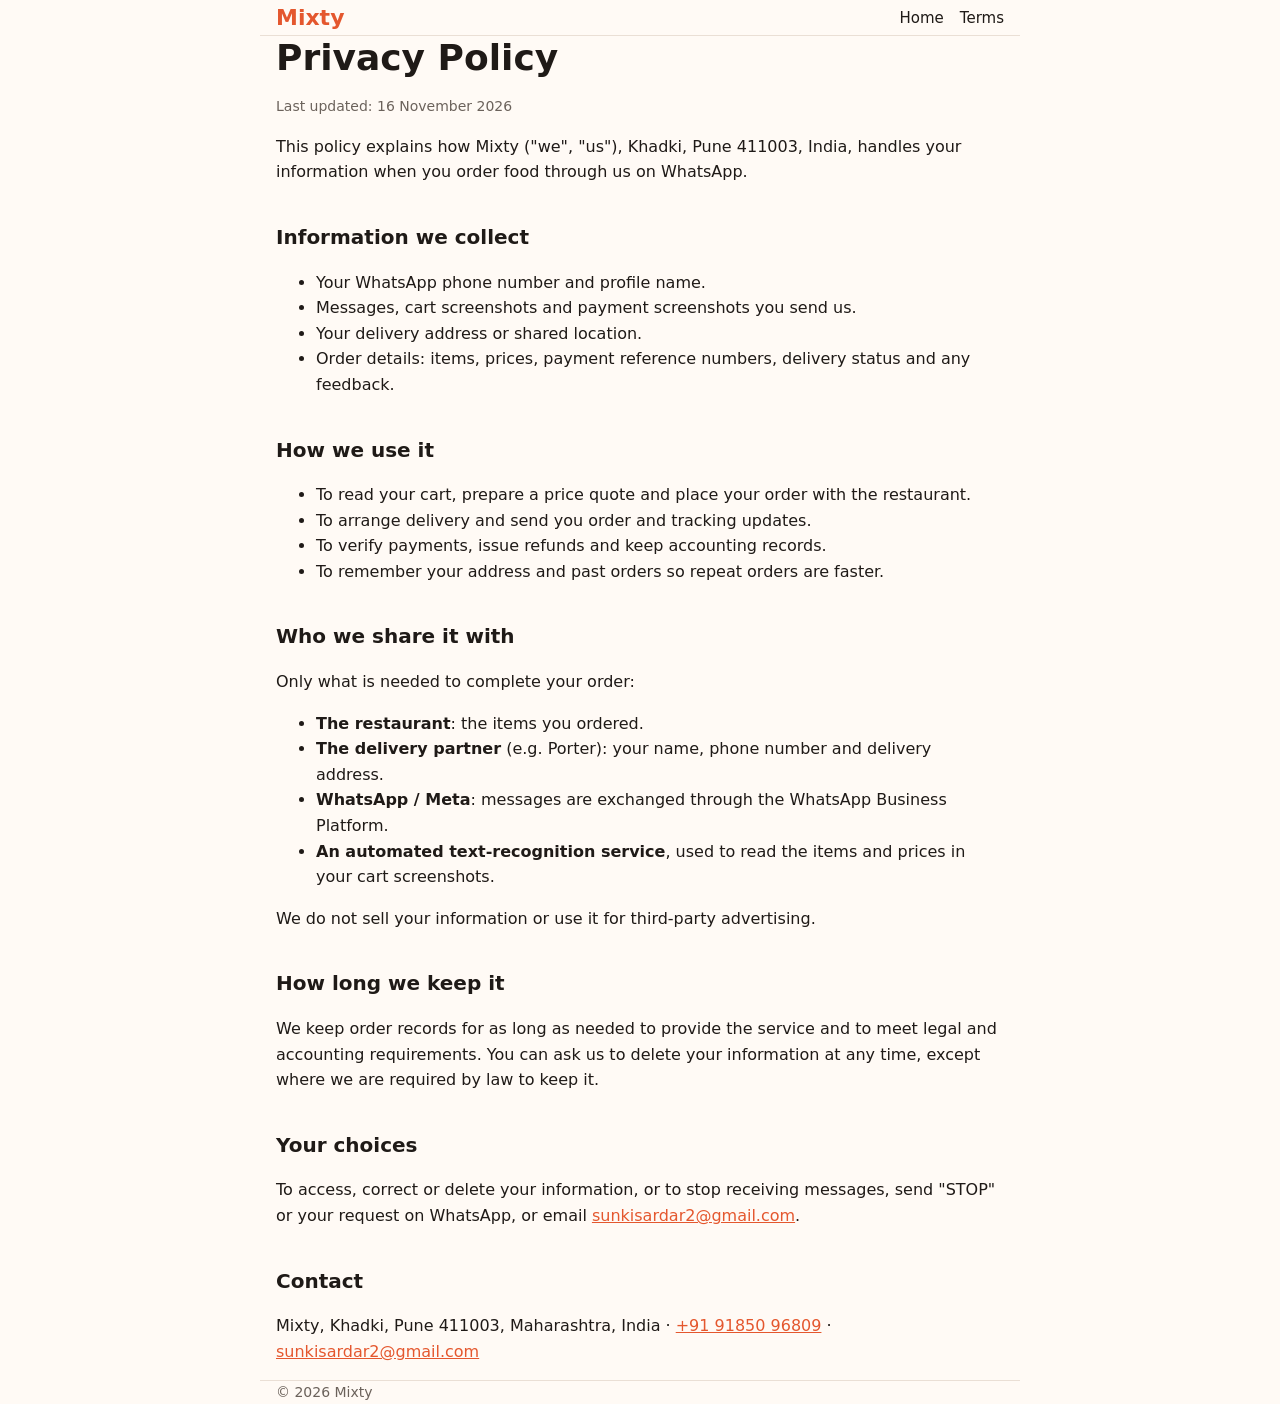
==== privacy.html @ 7c83c4ea "Mixty website: home, privacy policy, terms" ====
<!doctype html>
<html lang="en">
<head>
<meta charset="utf-8">
<meta name="viewport" content="width=device-width, initial-scale=1">
<title>Privacy Policy — Mixty</title>
<link rel="stylesheet" href="style.css">
</head>
<body>
<header class="wrap"><a class="brand" href="index.html">Mixty</a><nav><a href="index.html">Home</a><a href="terms.html">Terms</a></nav></header>
<main class="wrap doc">
<h1>Privacy Policy</h1>
<p class="note">Last updated: 16 November 2026</p>

<p>This policy explains how Mixty ("we", "us"), Khadki, Pune 411003, India, handles your information when you order food through us on WhatsApp.</p>

<h2>Information we collect</h2>
<ul>
  <li>Your WhatsApp phone number and profile name.</li>
  <li>Messages, cart screenshots and payment screenshots you send us.</li>
  <li>Your delivery address or shared location.</li>
  <li>Order details: items, prices, payment reference numbers, delivery status and any feedback.</li>
</ul>

<h2>How we use it</h2>
<ul>
  <li>To read your cart, prepare a price quote and place your order with the restaurant.</li>
  <li>To arrange delivery and send you order and tracking updates.</li>
  <li>To verify payments, issue refunds and keep accounting records.</li>
  <li>To remember your address and past orders so repeat orders are faster.</li>
</ul>

<h2>Who we share it with</h2>
<p>Only what is needed to complete your order:</p>
<ul>
  <li><b>The restaurant</b>: the items you ordered.</li>
  <li><b>The delivery partner</b> (e.g. Porter): your name, phone number and delivery address.</li>
  <li><b>WhatsApp / Meta</b>: messages are exchanged through the WhatsApp Business Platform.</li>
  <li><b>An automated text-recognition service</b>, used to read the items and prices in your cart screenshots.</li>
</ul>
<p>We do not sell your information or use it for third-party advertising.</p>

<h2>How long we keep it</h2>
<p>We keep order records for as long as needed to provide the service and to meet legal and accounting requirements. You can ask us to delete your information at any time, except where we are required by law to keep it.</p>

<h2>Your choices</h2>
<p>To access, correct or delete your information, or to stop receiving messages, send "STOP" or your request on WhatsApp, or email <a href="mailto:sunkisardar2@gmail.com">sunkisardar2@gmail.com</a>.</p>

<h2>Contact</h2>
<p>Mixty, Khadki, Pune 411003, Maharashtra, India · <a href="tel:+919185096809">+91 91850 96809</a> · <a href="mailto:sunkisardar2@gmail.com">sunkisardar2@gmail.com</a></p>
</main>
<footer class="wrap">© 2026 Mixty</footer>
</body>
</html>
---- style.css ----
:root { --bg:#fffaf5; --fg:#1f1a17; --muted:#6b625b; --accent:#e4572e; --line:#eadfd5; }
* { box-sizing:border-box; }
body { margin:0; background:var(--bg); color:var(--fg); font:16px/1.6 system-ui,-apple-system,"Segoe UI",Roboto,sans-serif; }
.wrap { max-width:760px; margin:0 auto; padding:0 16px; }
header { display:flex; justify-content:space-between; align-items:center; flex-wrap:wrap; gap:8px; padding-top:20px; padding-bottom:20px; border-bottom:1px solid var(--line); }
.brand { font-weight:800; font-size:22px; color:var(--accent); text-decoration:none; }
nav a { margin-left:16px; color:var(--fg); text-decoration:none; font-size:15px; }
nav a:first-child { margin-left:0; }
a { color:var(--accent); }
.hero { padding:48px 0 24px; }
h1 { font-size:clamp(26px,5vw,36px); line-height:1.2; margin:0 0 16px; }
h2 { margin-top:36px; }
.btn { display:inline-block; margin-top:12px; background:#25d366; color:#fff; padding:12px 20px; border-radius:8px; text-decoration:none; font-weight:600; }
.steps li { margin-bottom:10px; }
.note { color:var(--muted); font-size:14px; }
.doc h2 { font-size:20px; }
footer { padding-top:32px; padding-bottom:32px; margin-top:48px; border-top:1px solid var(--line); color:var(--muted); font-size:14px; }
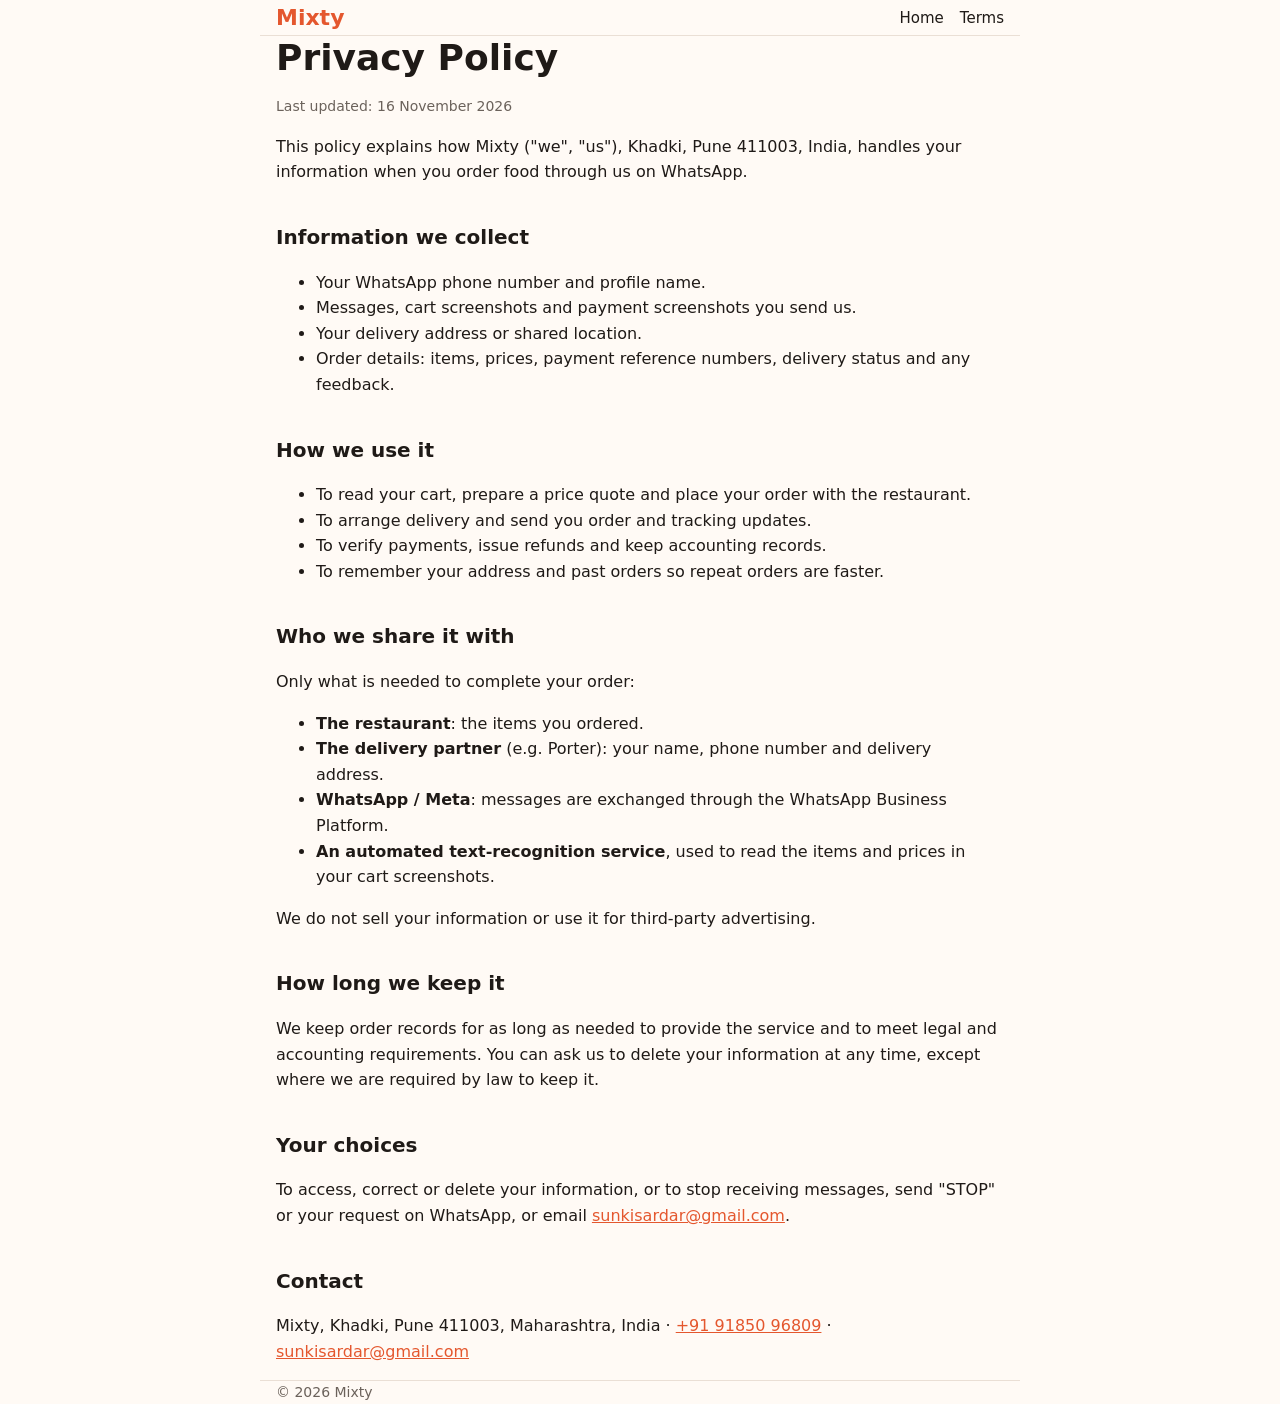
==== commit cb01e1f0: "Fix contact email" ====
--- a/privacy.html
+++ b/privacy.html
@@ -44,10 +44,10 @@
 <p>We keep order records for as long as needed to provide the service and to meet legal and accounting requirements. You can ask us to delete your information at any time, except where we are required by law to keep it.</p>
 
 <h2>Your choices</h2>
-<p>To access, correct or delete your information, or to stop receiving messages, send "STOP" or your request on WhatsApp, or email <a href="mailto:sunkisardar2@gmail.com">sunkisardar2@gmail.com</a>.</p>
+<p>To access, correct or delete your information, or to stop receiving messages, send "STOP" or your request on WhatsApp, or email <a href="mailto:sunkisardar@gmail.com">sunkisardar@gmail.com</a>.</p>
 
 <h2>Contact</h2>
-<p>Mixty, Khadki, Pune 411003, Maharashtra, India · <a href="tel:+919185096809">+91 91850 96809</a> · <a href="mailto:sunkisardar2@gmail.com">sunkisardar2@gmail.com</a></p>
+<p>Mixty, Khadki, Pune 411003, Maharashtra, India · <a href="tel:+919185096809">+91 91850 96809</a> · <a href="mailto:sunkisardar@gmail.com">sunkisardar@gmail.com</a></p>
 </main>
 <footer class="wrap">© 2026 Mixty</footer>
 </body>
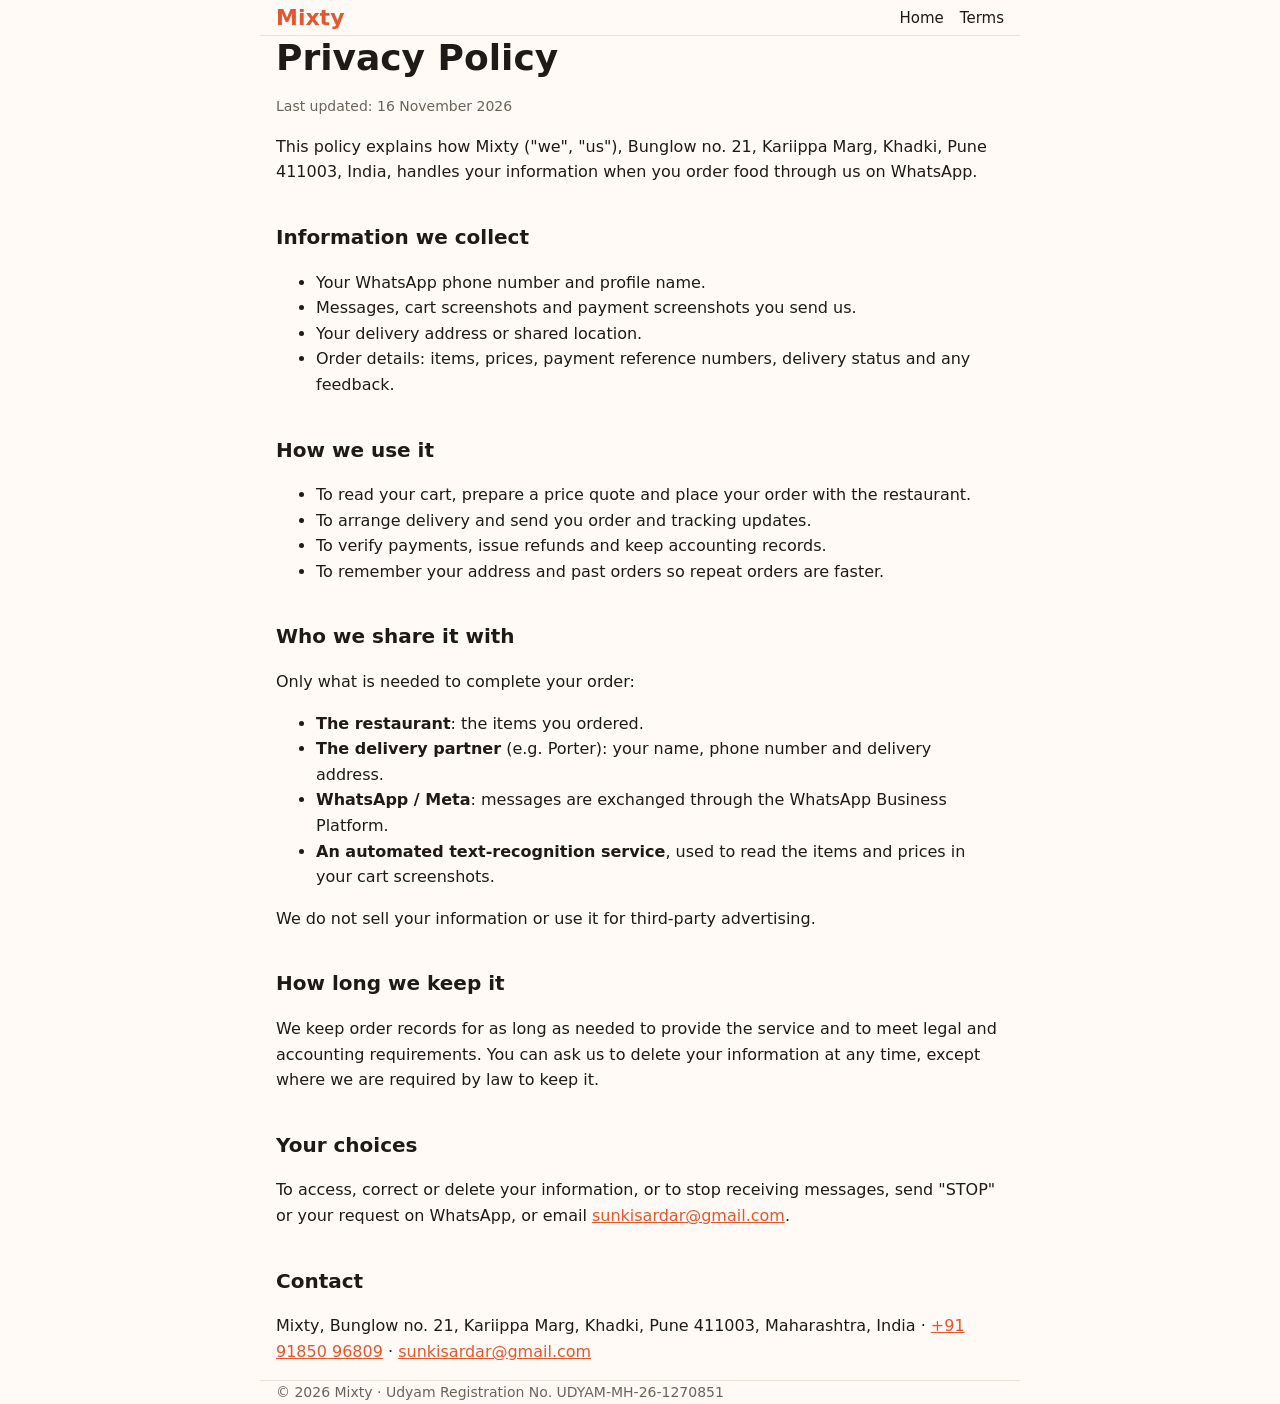
==== commit 51f156e7: "Add registered address and Udyam number" ====
--- a/privacy.html
+++ b/privacy.html
@@ -12,7 +12,7 @@
 <h1>Privacy Policy</h1>
 <p class="note">Last updated: 16 November 2026</p>
 
-<p>This policy explains how Mixty ("we", "us"), Khadki, Pune 411003, India, handles your information when you order food through us on WhatsApp.</p>
+<p>This policy explains how Mixty ("we", "us"), Bunglow no. 21, Kariippa Marg, Khadki, Pune 411003, India, handles your information when you order food through us on WhatsApp.</p>
 
 <h2>Information we collect</h2>
 <ul>
@@ -47,8 +47,8 @@
 <p>To access, correct or delete your information, or to stop receiving messages, send "STOP" or your request on WhatsApp, or email <a href="mailto:sunkisardar@gmail.com">sunkisardar@gmail.com</a>.</p>
 
 <h2>Contact</h2>
-<p>Mixty, Khadki, Pune 411003, Maharashtra, India · <a href="tel:+919185096809">+91 91850 96809</a> · <a href="mailto:sunkisardar@gmail.com">sunkisardar@gmail.com</a></p>
+<p>Mixty, Bunglow no. 21, Kariippa Marg, Khadki, Pune 411003, Maharashtra, India · <a href="tel:+919185096809">+91 91850 96809</a> · <a href="mailto:sunkisardar@gmail.com">sunkisardar@gmail.com</a></p>
 </main>
-<footer class="wrap">© 2026 Mixty</footer>
+<footer class="wrap">© 2026 Mixty · Udyam Registration No. UDYAM-MH-26-1270851</footer>
 </body>
 </html>
